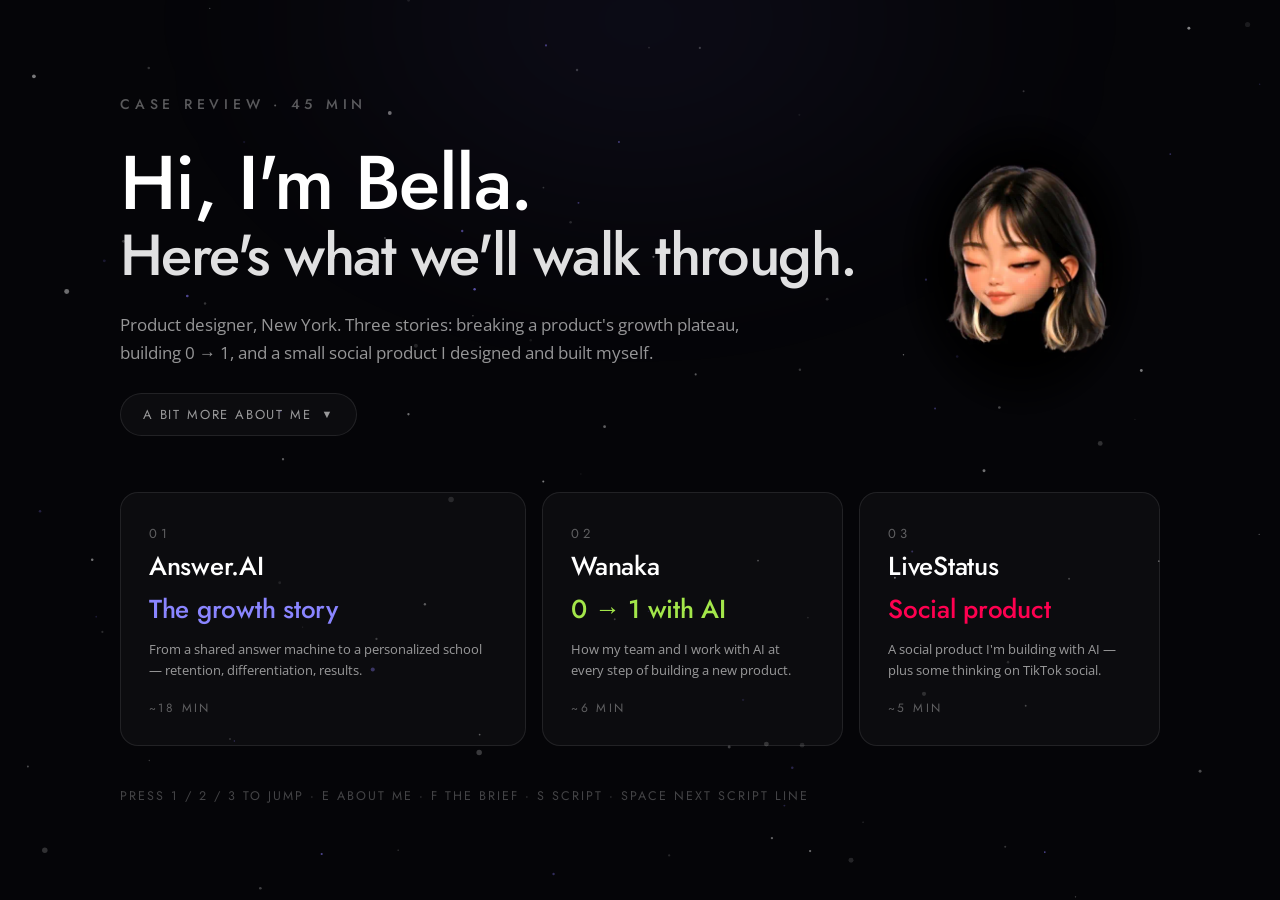
==== index.html @ 04725d4f "Cover: a starfield the cursor stirs Co-Authored-By: Claude Opus 5 <noreply@anthropic.com>" ====
<!doctype html>
<html lang="en">
<head>
<meta charset="utf-8" />
<meta name="viewport" content="width=device-width, initial-scale=1" />
<meta name="robots" content="noindex, nofollow" />
<title>Case Review · Bella Li</title>
<link rel="preconnect" href="https://fonts.googleapis.com" />
<link href="https://fonts.googleapis.com/css2?family=Jost:wght@400;500;600&family=Open+Sans:wght@400;600&display=swap" rel="stylesheet" />
<link rel="stylesheet" href="style.css?v=09081324" />
<style>
  body { overflow: auto; }
  #stars { position: fixed; inset: 0; z-index: 0; pointer-events: none; }
  .hub {
    min-height: 100vh;
    display: flex;
    flex-direction: column;
    justify-content: center;
    width: min(1040px, calc(100% - 128px));
    margin: 0 auto;
    position: relative;
    z-index: 2;
    padding: 80px 0;
  }
  .agenda { display: grid; grid-template-columns: 1.35fr 1fr 1fr; gap: 16px; margin-top: 56px; }
  .agenda a {
    text-decoration: none;
    color: var(--ink);
    background: var(--card);
    border: 1px solid var(--line);
    border-radius: 18px;
    padding: 30px 28px 26px;
    min-height: 250px;
    display: flex;
    flex-direction: column;
    transition: transform 0.3s ease, border-color 0.3s ease, background 0.3s ease;
  }
  .agenda a:is(:hover, .hov) { transform: translateY(-4px); background: rgba(255,255,255,0.05); }
  .agenda a:nth-child(1):is(:hover, .hov) { border-color: rgba(139,124,255,0.5); }
  .agenda a:nth-child(2):is(:hover, .hov) { border-color: rgba(163,230,74,0.5); }
  .agenda a:nth-child(3):is(:hover, .hov) { border-color: rgba(255,0,80,0.5); }
  .agenda .no {
    font-family: var(--serif);
    font-size: 13px;
    letter-spacing: 0.28em;
    color: var(--faint);
  }
  .agenda h3 {
    font-family: var(--serif);
    font-weight: 500;
    font-size: 26px;
    margin: auto 0 8px;
    letter-spacing: -0.01em;
  }
  .agenda .sub { font-size: 13px; color: var(--dim); }
  .agenda .time {
    margin-top: 18px;
    font-family: var(--serif);
    font-size: 12px;
    letter-spacing: 0.2em;
    color: var(--faint);
    text-transform: uppercase;
  }
  .a1 h3 span { color: var(--core); }
  .a2 h3 span { color: var(--wanaka); }
  .a3 h3 span { color: var(--eh-red); }
  .hint {
    margin-top: 40px;
    font-family: var(--serif);
    font-size: 12.5px;
    letter-spacing: 0.16em;
    color: rgba(255,255,255,0.25);
    text-transform: uppercase;
  }
  .hero-row { display: grid; grid-template-columns: 1fr auto; gap: 40px; align-items: center; }
  .hero-avatar {
    width: 250px;
    margin-right: 24px;
    -webkit-mask-image: radial-gradient(closest-side, #000 58%, transparent 96%);
    mask-image: radial-gradient(closest-side, #000 58%, transparent 96%);
    animation: bob 5.5s ease-in-out infinite;
  }
  @keyframes bob {
    0%, 100% { transform: translateY(0); }
    50% { transform: translateY(-12px); }
  }
  h1 .sub-line { display: block; font-size: 0.76em; color: rgba(255,255,255,0.88); }

  /* ---- expandable "more about me" ---- */
  .more-toggle {
    display: inline-flex;
    align-items: center;
    gap: 10px;
    margin-top: 26px;
    font-family: var(--serif);
    font-size: 13px;
    letter-spacing: 0.14em;
    text-transform: uppercase;
    color: var(--dim);
    background: var(--card);
    border: 1px solid var(--line);
    border-radius: 999px;
    padding: 10px 22px;
    cursor: pointer;
    transition: border-color 0.25s, color 0.25s, transform 0.25s;
    user-select: none;
  }
  .more-toggle:is(:hover, .hov) { color: var(--ink); border-color: rgba(255,255,255,0.28); transform: translateY(-2px); }
  .more-toggle .chev { transition: transform 0.4s cubic-bezier(0.22, 1, 0.36, 1); font-size: 11px; }
  .open .more-toggle .chev { transform: rotate(180deg); }

  .morewrap {
    display: grid;
    grid-template-rows: 0fr;
    transition: grid-template-rows 0.7s cubic-bezier(0.76, 0, 0.24, 1);
  }
  .open .morewrap { grid-template-rows: 1fr; }
  .morein { overflow: hidden; min-height: 0; }
  .morein > .sec { opacity: 0; transform: translateY(18px); transition: opacity 0.5s ease 0.25s, transform 0.5s ease 0.25s; }
  .open .morein > .sec { opacity: 1; transform: none; }

  .sec-label {
    font-family: var(--serif);
    font-size: 12.5px;
    letter-spacing: 0.3em;
    text-transform: uppercase;
    color: var(--faint);
    margin: 44px 0 20px;
  }

  /* life photos */
  .life { display: grid; grid-template-columns: repeat(3, 1fr); gap: 14px; margin-top: 8px; }
  .lp { position: relative; border-radius: 14px; overflow: hidden; border: 1px solid var(--line); background: var(--card); aspect-ratio: 4 / 3; transition: transform .35s cubic-bezier(.22,1,.36,1), border-color .3s; }
  .lp img { width: 100%; height: 100%; object-fit: cover; display: block; transition: transform .6s cubic-bezier(.22,1,.36,1); }
  .lp:is(:hover, .hov) { transform: translateY(-4px); border-color: rgba(255,255,255,.26); }
  .lp:is(:hover, .hov) img { transform: scale(1.04); }
  .lp .lcap { position: absolute; left: 0; right: 0; bottom: 0; padding: 30px 14px 12px; background: linear-gradient(180deg, transparent, rgba(0,0,0,.72)); font-family: var(--serif); font-size: 13px; color: var(--ink); letter-spacing: .02em; }
  .lp .lcap span { display: block; font-family: var(--sans); font-size: 11px; color: rgba(255,255,255,.7); margin-top: 3px; }
  /* journey strip */
  .journey {
    display: grid;
    grid-template-columns: 1.15fr 0.95fr 1.15fr 1.05fr;
    grid-template-rows: 292px 92px;
    gap: 12px;
  }
  .jstep {
    background: var(--card);
    border: 1px solid var(--line);
    border-radius: 14px;
    padding: 16px 16px 14px;
    position: relative;
    display: flex;
    flex-direction: column;
    transition: border-color 0.3s ease, background 0.3s ease, transform 0.3s ease;
    cursor: default;
    overflow: hidden;
  }
  .jstep:is(:hover, .hov) {
    background: rgba(255,255,255,0.055);
    border-color: rgba(255,255,255,0.24);
    transform: translateY(-3px);
  }
  .jstep .jn {
    font-family: var(--serif);
    font-size: 12px;
    letter-spacing: 0.2em;
    color: var(--faint);
    font-variant-numeric: tabular-nums;
  }
  .jstep h4 { font-family: var(--serif); font-size: 17px; font-weight: 500; margin: 7px 0 0; }
  .jstep .role { font-size: 11px; color: var(--faint); margin-top: 4px; font-style: italic; }

  /* keyword chips */
  .kws { display: flex; flex-wrap: wrap; gap: 5px; margin-top: 9px; }
  .kw {
    font-family: var(--serif);
    font-size: 10px;
    letter-spacing: 0.05em;
    text-transform: uppercase;
    color: var(--dim);
    border: 1px solid var(--line);
    border-radius: 6px;
    padding: 2.5px 7px;
    line-height: 1.3;
    white-space: nowrap;
  }
  .kw.key {
    color: #cfc4ff;
    border-color: rgba(139,124,255,0.5);
    background: rgba(139,124,255,0.12);
  }
  .kw.ai {
    color: #bff0d4;
    border-color: rgba(75,255,201,0.38);
    background: rgba(75,255,201,0.09);
  }

  /* hover-revealed description */
  .jdesc {
    display: grid;
    grid-template-rows: 0fr;
    opacity: 0;
    transition: grid-template-rows 0.4s cubic-bezier(0.22,1,0.36,1), opacity 0.3s ease;
  }
  .jstep:is(:hover, .hov) .jdesc { grid-template-rows: 1fr; opacity: 1; }
  .jdesc > div { overflow: hidden; min-height: 0; }
  .jdesc p { font-size: 11.5px; color: var(--dim); line-height: 1.55; padding-top: 10px; }

  .jlogos {
    display: flex; align-items: center; flex-wrap: wrap;
    gap: 12px 16px; margin-top: auto; padding-top: 14px;
  }
  .jlogos img {
    height: 28px; width: auto; display: block; opacity: 0.95;
    transition: height 0.4s cubic-bezier(0.22,1,0.36,1), opacity 0.3s ease;
  }
  .jlogos img.big { height: 34px; }
  .jlogos img.round { height: 44px; border-radius: 10px; }
  .jstep:is(:hover, .hov) .jlogos img { height: 17px; opacity: 0.85; }
  .jstep:is(:hover, .hov) .jlogos img.big { height: 22px; }
  .jstep:is(:hover, .hov) .jlogos img.round { height: 26px; border-radius: 7px; }
  .parsons-mark {
    font-family: "Jost", sans-serif;
    font-weight: 600;
    font-size: 26px;
    letter-spacing: -0.015em;
    color: #ee3124;
    line-height: 1;
    transition: font-size 0.4s cubic-bezier(0.22,1,0.36,1);
  }
  .jstep:is(:hover, .hov) .parsons-mark { font-size: 15px; }

  /* col 1/3/4 span both rows; col 2 holds the stacked pair */
  .j-span { grid-row: 1 / span 2; }
  .j-stack { display: grid; grid-template-rows: 1fr 1fr; gap: 12px; grid-row: 1 / span 2; }
  .j-mini { padding: 13px 15px 12px; }
  .j-mini h4 { font-size: 15px; margin: 5px 0 0; }
  .j-mini .jdesc p { font-size: 10.8px; line-height: 1.5; padding-top: 7px; }
  .j-mini .jlogos { padding-top: 8px; }
  .j-mini .jlogos img.round { height: 40px; }
  .j-mini:is(:hover, .hov) .jlogos img.round { height: 22px; }
  .j-mini .parsons-mark { font-size: 23px; }
  .j-mini:is(:hover, .hov) .parsons-mark { font-size: 14px; }

  /* AI-native band under cards 3 & 4 */
  .j-band {
    grid-column: 3 / span 2;
    grid-row: 2;
    border-radius: 14px;
    padding: 14px 20px;
    display: flex;
    align-items: center;
    gap: 14px;
    background:
      linear-gradient(100deg,
        rgba(139,124,255,0.20) 0%,
        rgba(105,226,255,0.16) 34%,
        rgba(163,230,74,0.16) 66%,
        rgba(255,206,33,0.18) 100%);
    border: 1px solid rgba(255,255,255,0.16);
    position: relative;
    overflow: hidden;
  }
  .j-band::after {
    content: "";
    position: absolute; inset: 0;
    background: radial-gradient(120% 180% at 20% 0%, rgba(255,255,255,0.10), transparent 60%);
    pointer-events: none;
  }
  .j-band img { height: 30px; width: 30px; border-radius: 50%; object-fit: cover; flex: none; }
  .j-band .bt { font-family: var(--serif); font-size: 15px; font-weight: 500; letter-spacing: 0.01em; }
  .j-band .bp { font-size: 11.5px; color: rgba(255,255,255,0.72); line-height: 1.5; }

  /* JD match flip cards */
  .match { display: grid; grid-template-columns: repeat(2, 1fr); gap: 14px; }
  .fcard { perspective: 1100px; height: 244px; cursor: pointer; }
  .finner {
    position: relative; width: 100%; height: 100%;
    transform-style: preserve-3d;
    transition: transform 0.65s cubic-bezier(0.4, 0, 0.2, 1);
  }
  .fcard.flip .finner { transform: rotateY(180deg); }
  .fface {
    position: absolute; inset: 0;
    backface-visibility: hidden;
    -webkit-backface-visibility: hidden;
    border-radius: 14px;
    padding: 46px 24px 20px;
    display: flex; flex-direction: column;
    justify-content: flex-start;
  }
  .fface .flab {
    font-family: var(--serif); font-size: 10.5px; letter-spacing: 0.24em;
    text-transform: uppercase; color: var(--faint); margin-bottom: 12px;
    position: absolute; top: 18px; left: 24px;
  }
  .ffront { background: rgba(255,255,255,0.02); border: 1px solid var(--line); }
  .ffront p { font-size: 16px; color: var(--dim); font-style: italic; line-height: 1.55; }
  .fback {
    transform: rotateY(180deg);
    background: rgba(139,124,255,0.06);
    border: 1px solid rgba(139,124,255,0.35);
  }
  .fback p { font-size: 14px; color: var(--ink); line-height: 1.6; }
  .fback ul { list-style: none; margin: 0; padding: 0; }
  .fback li {
    font-size: 13.6px;
    line-height: 1.5;
    color: var(--dim);
    padding-left: 11px;
    position: relative;
    margin-bottom: 7px;
  }
  .fback li::before {
    content: "";
    position: absolute; left: 0; top: 7px;
    width: 4px; height: 4px; border-radius: 50%;
    background: rgba(139,124,255,0.85);
  }
  .fback li b { color: var(--ink); font-weight: 600; }
  .fback li .n { color: #cfc4ff; font-weight: 600; }
  .fback .tail { font-size: 11.5px; color: var(--faint); font-style: italic; margin-top: 2px; }
  .fback .where {
    margin-top: auto; align-self: flex-start;
    font-family: var(--serif); font-size: 10.5px; letter-spacing: 0.2em;
    text-transform: uppercase; border-radius: 999px; padding: 3px 10px;
    border: 1px solid var(--line); color: var(--dim);
  }
  .fback .where.c1 { color: var(--core); border-color: rgba(138,133,255,0.45); }
  .fback .where.c2 { color: var(--wanaka); border-color: rgba(163,230,74,0.45); }
  .fback .where.c3 { color: var(--eh-red); border-color: rgba(255,0,80,0.45); }
  .fcard .sticker {
    position: absolute; right: 12px; bottom: 8px; width: 94px; height: auto;
    opacity: 0; transform: translateY(10px) rotate(-4deg) scale(.94);
    transition: opacity .32s ease-out, transform .38s cubic-bezier(.22,1,.36,1);
    pointer-events: none; filter: drop-shadow(0 10px 22px rgba(0,0,0,.45));
  }
  .fcard:hover .ffront .sticker { opacity: 1; transform: translateY(0) rotate(-2deg) scale(1); }
  .fcard.flip .ffront .sticker { opacity: 0; }
  @media (max-width: 900px) { .fcard .sticker { width: 68px; right: 8px; bottom: 6px; } }
  .match-hint { margin-top: 14px; font-size: 11.5px; color: rgba(255,255,255,0.25); font-family: var(--serif); letter-spacing: 0.14em; text-transform: uppercase; }
  .hero-actions { display: flex; flex-wrap: wrap; align-items: center; gap: 12px; }
  .hero-actions .more-toggle { margin-top: 26px; }
  a.more-toggle.take-home { text-decoration: none; }
  a.more-toggle.take-home .arrow { font-size: 12px; transition: transform 0.3s cubic-bezier(0.22, 1, 0.36, 1); }
  a.more-toggle.take-home:hover .arrow { transform: translate(2px, -2px); }
  .open a.more-toggle.take-home .chev { transform: none; }
  /* phone: one column, nothing wider than the screen */
  @media (max-width: 900px) {
    html, body { overflow-x: clip; }
    .hub { width: calc(100% - 40px); padding: 56px 0 48px; min-height: 0; justify-content: flex-start; }
    .hero-row { grid-template-columns: 1fr; gap: 22px; }
    .hero-avatar { width: 150px; margin: 0 auto; }
    h1 { font-size: clamp(30px, 8.6vw, 40px); }
    h1 .sub-line { white-space: normal !important; display: block; }
    .journey { grid-template-columns: 1fr; grid-template-rows: auto; gap: 10px; }
    .journey > * { grid-column: auto !important; grid-row: auto !important; }
    .life { grid-template-columns: 1fr 1fr; gap: 10px; }
    .match { grid-template-columns: 1fr; gap: 12px; }
    .fcard { height: 250px; }
    .agenda { grid-template-columns: 1fr; gap: 12px; margin-top: 34px; }
    .agenda a { min-height: 0; padding: 22px 20px 20px; }
    .agenda h3 { font-size: 22px; margin: 14px 0 8px; }
    .hint { font-size: 11px; line-height: 1.7; }
    .glow { width: 300px; height: 240px; filter: blur(60px); left: 0 !important; right: auto !important; }
    .kws { max-width: 100%; }
    .kw { max-width: 100%; white-space: normal; }
    .hero-actions { gap: 10px; }
    .sec { margin-top: 34px; }
    img, video { max-width: 100%; }
  }
</style>
</head>
<body>
  <canvas id="stars" aria-hidden="true"></canvas>
  <div class="glow purple tc" style="position:fixed"></div>
  <div class="hub">
    <div class="hero-row">
      <div>
        <div class="eyebrow" style="opacity:1;transform:none">Case review · 45 min</div>
        <h1 style="max-width:920px">Hi, I'm Bella.<span class="sub-line" style="white-space:nowrap">Here's what we'll walk through.</span></h1>
        <p class="lede" style="margin-top:24px">
          Product designer, New York. Three stories: breaking a product's growth
          plateau, building 0&nbsp;→&nbsp;1, and a small social product I designed and built myself.
        </p>
        <div class="hero-actions">
          <div class="more-toggle" id="moreToggle">
            A bit more about me <span class="chev">▼</span>
          </div>
        </div>
      </div>
      <img class="hero-avatar" src="assets/hero-avatar.webp" alt="Bella" id="avatarToggle" style="cursor:pointer" />
    </div>

    <div class="morewrap">
      <div class="morein">
        <div class="sec">
          <div class="sec-label">The journey so far</div>
          <div class="journey">
            <div class="jstep j-span" data-k="tencent">
              <span class="jn">2020</span>
              <h4>Tencent</h4>
              <div class="role">Started as an interaction design intern</div>
              <div class="kws">
                <span class="kw key">Gamification</span>
                <span class="kw">Design strategy</span>
              </div>
              <div class="jdesc"><div><p>Game-based courses for ages 3–8: completion 72% → 98%. "Take a Break": 1M DAU in month one.</p></div></div>
              <div class="jlogos">
                <img src="assets/logo-tencent.png" alt="Tencent" />
                <img src="assets/logo-abcmouse.png" alt="ABCmouse" />
                <img src="assets/logo-tmeeting.png" alt="Tencent Meeting" />
              </div>
            </div>

            <div class="j-stack">
              <div class="jstep j-mini" data-k="parsons">
                <span class="jn">2022</span>
                <h4>Parsons</h4>
                <div class="kws"><span class="kw">Strategic design</span></div>
                <div class="jdesc"><div><p>MS, Strategic Design &amp; Management.</p></div></div>
                <div class="jlogos"><span class="parsons-mark">PARSONS</span></div>
              </div>
              <div class="jstep j-mini" data-k="lego">
                <span class="jn">2023</span>
                <h4>LEGO</h4>
                <div class="kws"><span class="kw key">Creative campaign</span></div>
                <div class="jdesc"><div><p>A video campaign that doubled daily sales.</p></div></div>
                <div class="jlogos"><img class="round" src="assets/logo-lego.webp" alt="LEGO" /></div>
              </div>
            </div>

            <div class="jstep j-span" style="grid-row:1" data-k="answer">
              <span class="jn">2024 — now</span>
              <h4>Answer.AI</h4>
              <div class="role">Product Designer · 7M users</div>
              <div class="kws">
                <span class="kw key">Gamification</span>
                <span class="kw">Design strategy</span>
                <span class="kw ai">Designing with AI</span>
              </div>
              <div class="jdesc"><div><p>Led the redesign past the growth plateau. Its students are TikTok's audience.</p></div></div>
              <div class="jlogos"><img class="big" src="assets/logo-answer.png" alt="Answer.AI" /></div>
            </div>

            <div class="jstep j-span" style="grid-row:1" data-k="wanaka">
              <span class="jn">2024 — now</span>
              <h4>Wanaka</h4>
              <div class="role">A creator tool, 0 → 1</div>
              <div class="kws">
                <span class="kw key">Creator tool</span>
                <span class="kw ai">AI skills</span>
                <span class="kw ai">Designing with AI</span>
              </div>
              <div class="jdesc"><div><p>Players build and publish their own games, then share them with friends.</p></div></div>
              <div class="jlogos"><img class="big" src="assets/logo-wanaka.png" alt="Wanaka" /></div>
            </div>

            <div class="j-band">
              <img src="assets/hero-avatar.webp" alt="Bella" />
              <div>
                <div class="bt">And through both — working as an AI-native designer</div>
                <div class="bp">Designing with AI in the loop, and shipping interactive demos and playable prototypes every week.</div>
              </div>
            </div>
          </div>
        </div>

        <div class="sec">
          <div class="sec-label">Beyond work</div>
          <div class="life">
            <div class="lp" data-k="twin"><img src="assets/life-1.jpg" alt="Bella and her twin sister as kids" style="object-position:center 30%" /><div class="lcap">Born with a best friend<span>My twin sister Manman — 源源 + 满满. Both designers.</span></div></div>
            <div class="lp" data-k="house"><img src="assets/life-2.jpg" alt="The toy house our dad built" /><div class="lcap">The toy house Dad built<span>Where we grew up playing role-play games.</span></div></div>
            <div class="lp" data-k="draw"><img src="assets/life-3.jpg" alt="Bella drawing on a wall" style="object-position:center 40%" /><div class="lcap">Give me a pen<span>Drawing, always. Sports and LEGO sets to unwind.</span></div></div>
          </div>
        </div>

        <div class="sec">
          <div class="sec-label">The brief, decoded — what the role asks × what I bring</div>
          <div class="match">
            <div class="fcard"><div class="finner">
              <div class="fface ffront"><span class="flab">The role asks</span><p>"Deep hands-on practice with <b>AI coding tools</b> — independently turning ideas into <b>high-fidelity, interactive demos</b> that validate experience and feasibility."</p><img class="sticker" src="assets/sticker-01.webp" alt="AI collaboration sticker" loading="lazy" /></div>
              <div class="fface fback"><span class="flab">What I bring</span>
                <ul>
                  <li><b>Answer.AI</b> — an AI agent found the trend behind study rooms. <span class="n">+28%</span> time in app</li>
                  <li><b>Answer.AI</b> — idea to working prototype in a day, tested before engineering starts</li>
                  <li><b>Wanaka</b> — demos validate the direction, the front end ships out of them</li>
                  <li>Games, effects, AI music videos — whatever the idea needs</li>
                </ul>
              </div>
            </div></div>
            <div class="fcard"><div class="finner">
              <div class="fface ffront"><span class="flab">The role asks</span><p>"Own design across <b>core social scenarios</b> — friend interactions and sharing, Story, DMs — and explore new ways to spark <b>authentic connection</b>."</p><img class="sticker" src="assets/sticker-02.webp" alt="Social connection sticker" loading="lazy" /></div>
              <div class="fface fback"><span class="flab">What I bring</span>
                <ul>
                  <li><b>LiveStatus</b> — the social product I own right now: a split screen you and your person keep open, for couples and close friends</li>
                  <li><b>Tencent Meeting</b> — presence at scale: who's back, who's away, and when showing that turns into exposure</li>
                  <li><b>Answer.AI</b> — study rooms, avatars others can see, tutors who reach out first</li>
                </ul>
              </div>
            </div></div>
            <div class="fcard"><div class="finner">
              <div class="fface ffront"><span class="flab">The role asks</span><p>"Use product thinking and data to surface <b>real</b> user needs, propose directions, and drive them through to <b>launch and validation</b>."</p><img class="sticker" src="assets/sticker-03.webp" alt="Product thinking sticker" loading="lazy" /></div>
              <div class="fface fback"><span class="flab">What I bring</span>
                <ul>
                  <li><b>Answer.AI</b> — led the redesign past the growth plateau: <span class="n">+13%</span> DAU · <span class="n">+23%</span> daily revenue · <span class="n">~8%</span> 30-day retention</li>
                  <li><b>Wanaka</b> — one idea, iterated into a product: <span class="n">50,000</span> users in closed beta</li>
                  <li><b>Tencent Meeting</b> — turned one vague line from the CEO into a question we could test</li>
                </ul>
              </div>
            </div></div>
            <div class="fcard"><div class="finner">
              <div class="fface ffront"><span class="flab">The role asks</span><p>"A <b>high aesthetic bar</b>, curating and elevating from large volumes of AI output — and the <b>simplest</b> approach to the core problem."</p><img class="sticker" src="assets/sticker-04.webp" alt="Character and animation sticker" loading="lazy" /></div>
              <div class="fface fback"><span class="flab">What I bring</span>
                <ul>
                  <li><b>Solo designer, launch quality</b> — IP, UI, illustration and motion, shipped without a team behind me</li>
                  <li><b>Four design systems</b> built and run — ABCmouse, LEGO, the Answer.AI tutors, Wanaka</li>
                  <li><b>AI motion and art in production</b>, plus my taste written down as skills the AI reuses</li>
                  <li><b>35 versions of one demo</b> — the work is the choosing</li>
                </ul>
              </div>
            </div></div>
          </div>
          <div class="match-hint">Click a card to flip · F flips them all</div>
        </div>
      </div>
    </div>

    <div class="agenda">
      <a class="a1" href="answer.html" onclick="this.href='answer.html?t='+Date.now()">
        <span class="no">01</span>
        <h3>Answer.AI<br /><span>The growth story</span></h3>
        <div class="sub">From a shared answer machine to a personalized school — retention, differentiation, results.</div>
        <div class="time">~18 min</div>
      </a>
      <a class="a2" href="wanaka.html" onclick="this.href='wanaka.html?t='+Date.now()">
        <span class="no">02</span>
        <h3>Wanaka<br /><span>0 → 1 with AI</span></h3>
        <div class="sub">How my team and I work with AI at every step of building a new product.</div>
        <div class="time">~6 min</div>
      </a>
      <a class="a3" href="social.html" onclick="this.href='social.html?t='+Date.now()">
        <span class="no">03</span>
        <h3>LiveStatus<br /><span>Social product</span></h3>
        <div class="sub">A social product I'm building with AI — plus some thinking on TikTok social.</div>
        <div class="time">~5 min</div>
      </a>
    </div>

    <div class="hint">Press 1 / 2 / 3 to jump · E about me · F the brief · S script · Space next script line</div>
  </div>
<script>
  const hub = document.querySelector(".hub");
  const toggle = () => hub.classList.toggle("open");
  document.getElementById("moreToggle").addEventListener("click", toggle);
  document.getElementById("avatarToggle").addEventListener("click", toggle);

  document.querySelectorAll(".fcard").forEach((c) =>
    c.addEventListener("click", () => c.classList.toggle("flip"))
  );

  addEventListener("keydown", (e) => {
    if (e.key === "1") location.href = "answer.html?t=" + Date.now();
    if (e.key === "2") location.href = "wanaka.html?t=" + Date.now();
    if (e.key === "3") location.href = "social.html?t=" + Date.now();
    if (e.key.toLowerCase() === "e") toggle();
    if (e.key.toLowerCase() === "f") {
      const cards = [...document.querySelectorAll(".fcard")];
      const anyUnflipped = cards.some((c) => !c.classList.contains("flip"));
      cards.forEach((c, i) =>
        setTimeout(() => c.classList.toggle("flip", anyUnflipped), i * 120)
      );
    }
  });
</script>
<div class="notes" hidden>Hi, it's really nice to meet you. I'm Bella, a product designer based in New York, with about five years of experience. My background's all in the résumé, so rather than read it to you, I made a quick visual — it'll only take a minute. <i>[E · open]</i></div>
<div class="notes" hidden><span data-hov="[data-k=tencent]">I started at Tencent on ABCmouse, a gamified EdTech product — making interactive games for kids — and then moved to Tencent Meeting, where I helped build the design system and core features.</span> <span data-hov="[data-k=parsons]">Then I came to New York for my master's in Strategic Design and Management,</span> <span data-hov="[data-k=lego]">and worked at LEGO as a creative strategist along the way.</span> <span data-hov="[data-k=answer]">Since graduating in 2024, I've been the product designer at Answer.AI, which is an AI education company with seven million students,</span> <span data-hov="[data-k=wanaka]">and at the same time building Wanaka, an AI game creation tool, from zero to one.</span> So for the past two years, AI has been part of every step of my process. <i>[scroll to photos]</i> And beyond work — <span data-hov="[data-k=twin]">I have a twin sister, Manman. Our names together are 源源满满 — it means "full and flowing" in Chinese — and we're both designers.</span> <span data-hov="[data-k=house]">We grew up in a wooden toy house our dad built, playing every kind of role-play game — and I think that's a big part of why we both became designers who care about empathy.</span> <span data-hov="[data-k=draw]">I've loved drawing for as long as I can remember — give me a pen and I'll just keep going. And outside of work, I do sports and build LEGO sets.</span> <i>[E · close]</i></div>
<div class="notes" hidden>I also went through the JD carefully, and I think my background is a strong match — we can come back to this at the end if it's useful. <i>[F again]</i></div>
<div class="notes" hidden>So here's the plan for today. First, Answer.AI — that's a growth story, and I'll spend most of the time there, about eighteen minutes. Then Wanaka, a zero-to-one creator tool, and how my team builds with AI. And last, a social side project I designed and built myself. Whatever time is left, we'll use for Q&amp;A. Alright, let's start with Answer.AI — and please feel free to jump in at any point. <i>[1]</i></div>
<script>
  (function(){
    const st=document.createElement("div");st.className="stage page";
    [...document.body.children].forEach(el=>{if(el.tagName!=="SCRIPT"&&!el.classList.contains("notes"))st.appendChild(el);});
    document.body.insertBefore(st,document.body.firstChild);
    const notes=[...document.querySelectorAll(".notes")];
    const p=document.createElement("div");p.className="script";
    p.innerHTML="<div class=\"script-in\"><i class=\"script-k\"></i><div class=\"script-t\"></div></div>";
    document.body.appendChild(p);
    const k=p.querySelector(".script-k"),t=p.querySelector(".script-t");
    let seg=0;
    const labels=["Script · Intro","Script · Journey","Script · JD","Script · Plan"];
    const bc=("BroadcastChannel" in window)?new BroadcastChannel("deck-presenter"):null;
    function render(){seg=Math.max(0,Math.min(notes.length-1,seg));k.textContent=labels[seg]||("Script · "+(seg+1));t.innerHTML=notes[seg].innerHTML;p.scrollTop=0;
      if(bc)bc.postMessage({type:"state",embedded:window!==window.top,page:"index.html",chapter:"Agenda",index:seg,total:notes.length,title:(labels[seg]||"").replace("Script · ",""),next:(labels[seg+1]||"").replace("Script · ",""),html:t.innerHTML});}
    if(bc)bc.onmessage=(e)=>{const m=e.data||{};if(m.type==="cmd"){if(m.key==="home")return;document.dispatchEvent(new KeyboardEvent("keydown",{key:m.key,bubbles:true,cancelable:true}));}if(m.type==="hello")render();};
    render();
    let wasOpen=false, visited=false;
    function sync(){
      const hub=document.querySelector(".hub");
      const open=hub.classList.contains("open");
      const flipped=[...document.querySelectorAll(".fcard")].some(c=>c.classList.contains("flip"));
      const matchHov=!!hub.querySelector(".match.hov"), agendaHov=!!hub.querySelector(".agenda.hov");
      if(open&&!wasOpen){visited=true;}
      let want=seg;
      if(matchHov) want=2;
      else if(flipped&&!agendaHov) want=2;
      else if(open) want=(agendaHov&&visited)?3:1;
      else if(visited&&wasOpen) want=3;
      else if(seg===2) want=3;
      wasOpen=open;
      if(want!==seg){seg=want;render();}
    }
    const mo=new MutationObserver(sync);
    mo.observe(document.querySelector(".hub"),{attributes:true,attributeFilter:["class"],subtree:true});
    addEventListener("keydown",(e)=>{
      if(e.metaKey||e.ctrlKey||e.altKey)return;
      const key=e.key.toLowerCase();
      if(key==="s"){document.body.classList.toggle("script-on");}
      if(e.key==="ArrowRight"||e.key==="]"||e.key===" "){e.preventDefault();seg++;render();}
      if(e.key==="ArrowLeft"||e.key==="["){seg--;render();}
      if(key==="e"){setTimeout(()=>{const open=document.querySelector(".hub").classList.contains("open");seg=open?1:3;render();},0);}
    });
  })();
</script>
<script>
  // cover: a quiet starfield the cursor pushes around
  (function () {
    const cv = document.getElementById("stars"); if (!cv) return;
    if (matchMedia("(prefers-reduced-motion: reduce)").matches) return;
    const ctx = cv.getContext("2d");
    let w = 0, h = 0, dpr = 1, stars = [];
    const mouse = { x: -9999, y: -9999, on: false };

    function build() {
      dpr = Math.min(devicePixelRatio || 1, 2);
      w = innerWidth; h = innerHeight;
      cv.width = w * dpr; cv.height = h * dpr;
      cv.style.width = w + "px"; cv.style.height = h + "px";
      ctx.setTransform(dpr, 0, 0, dpr, 0, 0);
      const n = Math.round(Math.min(150, (w * h) / 11000));
      stars = Array.from({ length: n }, () => {
        const r = Math.random() < .12 ? 1.8 + Math.random() * 1.1 : .6 + Math.random() * .9;
        return {
          hx: Math.random() * w, hy: Math.random() * h,     // home
          x: 0, y: 0, vx: 0, vy: 0, r: r,
          a: .18 + Math.random() * .5,
          tw: Math.random() * Math.PI * 2,
          tws: .006 + Math.random() * .012,
          drift: .04 + Math.random() * .09,
          purple: Math.random() < .3
        };
      });
      stars.forEach(s => { s.x = s.hx; s.y = s.hy; });
    }

    function frame() {
      ctx.clearRect(0, 0, w, h);
      for (const s of stars) {
        // slow drift around home
        s.tw += s.tws;
        const dxh = s.hx + Math.cos(s.tw) * (s.drift * 60) - s.x;
        const dyh = s.hy + Math.sin(s.tw * .8) * (s.drift * 40) - s.y;
        s.vx += dxh * .004; s.vy += dyh * .004;

        // the cursor pushes them aside
        if (mouse.on) {
          const dx = s.x - mouse.x, dy = s.y - mouse.y;
          const d2 = dx * dx + dy * dy, R = 150;
          if (d2 < R * R) {
            const d = Math.sqrt(d2) || 1, f = (1 - d / R) * 1.1;
            s.vx += (dx / d) * f; s.vy += (dy / d) * f;
          }
        }
        s.vx *= .92; s.vy *= .92;
        s.x += s.vx; s.y += s.vy;

        const a = s.a * (.7 + .3 * Math.sin(s.tw * 1.7));
        ctx.beginPath();
        ctx.arc(s.x, s.y, s.r, 0, 6.2832);
        ctx.fillStyle = s.purple ? "rgba(139,124,255," + a + ")" : "rgba(255,255,255," + a * .8 + ")";
        ctx.fill();
      }
      requestAnimationFrame(frame);
    }

    addEventListener("pointermove", (e) => { mouse.x = e.clientX; mouse.y = e.clientY; mouse.on = true; }, { passive: true });
    addEventListener("pointerleave", () => { mouse.on = false; });
    addEventListener("resize", build);
    build(); frame();
  })();
</script>
<script src="mirror.js?v=09081324"></script>
<script src="editor.js?v=09081324"></script>
<script src="lightbox.js?v=4"></script>
<script src="comments.js?v=5"></script>
</body>
</html>
---- style.css ----
/* ===== Case Review Deck — shared styles ===== */
:root {
  --bg: #050508;
  --ink: #ffffff;
  --dim: rgba(255, 255, 255, 0.58);
  --faint: rgba(255, 255, 255, 0.34);
  --card: rgba(255, 255, 255, 0.03);
  --line: rgba(255, 255, 255, 0.09);
  --accent: #8b7cff;          /* Answer purple */
  --core: #8a85ff;
  --stay: #69e2ff;
  --reach: #4bffc9;
  --personal: #ffce21;
  --wanaka: #a3e64a;
  --eh-red: #ff0050;
  --eh-cyan: #00f2ea;
  --serif: "Jost", "PingFang SC", sans-serif;
  --body: "Open Sans", "PingFang SC", sans-serif;
}

* { margin: 0; padding: 0; box-sizing: border-box; }
html, body { height: 100%; }
body {
  background: var(--bg);
  color: var(--ink);
  font-family: var(--body);
  font-size: 15px;
  line-height: 1.65;
  overflow: hidden;
  -webkit-font-smoothing: antialiased;
}

/* ---------- deck / slides ---------- */
.deck {
  height: 100%;
  transition: transform 0.72s cubic-bezier(0.76, 0, 0.24, 1);
  will-change: transform;
}
.slide {
  height: 100vh;
  width: 100%;
  position: relative;
  overflow: hidden;
  display: flex;
  align-items: center;
  justify-content: center;
}
.slide-inner {
  width: min(1040px, calc(100% - 128px));
  position: relative;
  z-index: 2;
}

/* reveal animation inside active slide */
.rv {
  opacity: 0;
  transform: translateY(26px);
  transition: opacity 0.7s ease, transform 0.7s cubic-bezier(0.22, 1, 0.36, 1);
}
.slide.on .rv { opacity: 1; transform: none; }
.slide.on .rv:nth-child(1), .slide.on .d1 { transition-delay: 0.05s; }
.slide.on .rv:nth-child(2), .slide.on .d2 { transition-delay: 0.18s; }
.slide.on .rv:nth-child(3), .slide.on .d3 { transition-delay: 0.31s; }
.slide.on .rv:nth-child(4), .slide.on .d4 { transition-delay: 0.44s; }
.slide.on .rv:nth-child(5), .slide.on .d5 { transition-delay: 0.57s; }
.slide.on .rv:nth-child(6), .slide.on .d6 { transition-delay: 0.7s; }

/* ---------- typography ---------- */
.eyebrow {
  font-family: var(--serif);
  font-size: 14px;
  letter-spacing: 0.34em;
  text-transform: uppercase;
  color: var(--faint);
  margin-bottom: 26px;
  font-weight: 500;
}
.eyebrow b { color: var(--accent); font-weight: 500; }
h1 {
  font-family: var(--serif);
  font-weight: 500;
  font-size: var(--t-title, clamp(44px, 6vw, 76px));
  line-height: 1.08;
  letter-spacing: -0.02em;
}
h2 {
  font-family: var(--serif);
  font-weight: 500;
  font-size: var(--t-h2, clamp(32px, 4.2vw, 52px));
  line-height: 1.14;
  letter-spacing: -0.015em;
  margin-bottom: 22px;
}
.lede {
  font-size: var(--t-body, 17px);
  color: var(--dim);
  max-width: 640px;
}
.lede em, .card-note em { color: var(--ink); font-style: normal; }
.kicker {
  font-family: var(--serif);
  font-size: 15px;
  color: var(--faint);
  letter-spacing: 0.08em;
}

/* ---------- building blocks ---------- */
.cards { display: grid; gap: var(--cards-gap, 16px); margin-top: 40px; }
.cards.c3 { grid-template-columns: repeat(3, 1fr); }
.cards.c2 { grid-template-columns: repeat(2, 1fr); }
.card {
  background: var(--card);
  border: 1px solid var(--line);
  border-radius: 16px;
  padding: 26px 26px 24px;
}
.card h3 {
  font-family: var(--serif);
  font-weight: 500;
  font-size: 19px;
  margin-bottom: 10px;
}
.card p { font-size: 13.5px; color: var(--dim); }
.card .tag {
  display: inline-block;
  font-family: var(--serif);
  font-size: 12px;
  letter-spacing: 0.22em;
  text-transform: uppercase;
  color: var(--faint);
  margin-bottom: 14px;
}

.stat-row { display: flex; gap: var(--cards-gap, 18px); margin-top: 44px; }
.stat {
  flex: 1;
  background: var(--card);
  border: 1px solid var(--line);
  border-radius: 16px;
  padding: 26px;
}
.stat .num {
  font-family: var(--serif);
  font-size: 44px;
  font-weight: 500;
  letter-spacing: -0.02em;
}
.stat .lab { font-size: 12.5px; color: var(--dim); margin-top: 6px; }

.media {
  background: rgba(255, 255, 255, 0.025);
  border: 1px dashed rgba(255, 255, 255, 0.16);
  border-radius: 18px;
  display: flex;
  align-items: center;
  justify-content: center;
  color: var(--faint);
  font-family: var(--serif);
  font-size: 13px;
  letter-spacing: 0.18em;
  text-transform: uppercase;
  overflow: hidden;
}
.media img, .media video { width: 100%; height: 100%; object-fit: cover; }

.quote {
  font-family: var(--serif);
  font-size: var(--t-quote, clamp(26px, 3.4vw, 40px));
  line-height: 1.3;
  font-weight: 400;
  max-width: 860px;
}
.quote .hl { color: var(--accent); }

/* ---------- chrome (fixed UI) ---------- */
.chrome { position: fixed; z-index: 50; font-family: var(--serif); }
.rail { position: fixed; left: 36px; top: 50%; transform: translateY(-50%); z-index: 50; display: flex; flex-direction: column; gap: 11px; font-family: var(--serif); font-size: 12.5px; letter-spacing: 0.04em; }
.rail a { color: rgba(255,255,255,0.28); text-decoration: none; white-space: nowrap; cursor: pointer; display: flex; align-items: center; gap: 10px; transition: color 0.3s, transform 0.3s; }
.rail a::before { content: ""; width: 4px; height: 4px; border-radius: 50%; background: currentColor; flex: none; transition: background 0.3s, box-shadow 0.3s; }
.rail a:is(:hover, .hov) { color: rgba(255,255,255,0.6); }
.rail a.on { color: var(--ink); transform: translateX(4px); }
.rail a.on::before { background: var(--answer, #8b7cff); box-shadow: 0 0 8px rgba(139,124,255,0.8); }
.rail .gap { height: 6px; }
@media (max-width: 1300px) { .rail { display: none; } }
.chrome.tl { top: 28px; left: 36px; font-size: 13px; letter-spacing: 0.12em; }
.chrome.tl a { color: var(--faint); text-decoration: none; transition: color 0.2s; }
.chrome.tl a:is(:hover, .hov) { color: var(--ink); }
.chrome.br {
  bottom: 26px; right: 36px;
  font-size: 13px;
  color: var(--faint);
  letter-spacing: 0.18em;
  font-variant-numeric: tabular-nums;
}
.chrome.bl {
  bottom: 26px; left: 36px;
  font-size: 11.5px;
  color: rgba(255, 255, 255, 0.22);
  letter-spacing: 0.14em;
  text-transform: uppercase;
}
.bar {
  position: fixed; top: 0; left: 0; height: 2px; z-index: 60;
  background: var(--accent);
  width: 0%;
  transition: width 0.72s cubic-bezier(0.76, 0, 0.24, 1);
}

/* soft glow backgrounds */
.glow {
  position: absolute; z-index: 1; pointer-events: none;
  width: 900px; height: 560px; border-radius: 50%;
  filter: blur(90px); opacity: 0.5;
}
.glow.purple { background: radial-gradient(closest-side, rgba(139, 124, 255, 0.16), transparent); }
.glow.green { background: radial-gradient(closest-side, rgba(163, 230, 74, 0.12), transparent); }
.glow.red { background: radial-gradient(closest-side, rgba(255, 0, 80, 0.10), transparent); }
.glow.tc { top: -260px; left: 50%; transform: translateX(-50%); }
.glow.bc { bottom: -300px; left: 50%; transform: translateX(-50%); }

/* ---------- print = PDF backup ---------- */
@media print {
  body { overflow: visible; }
  .deck { transform: none !important; transition: none; }
  .slide { page-break-after: always; height: 100vh; }
  .rv { opacity: 1 !important; transform: none !important; }
  .chart .ln, .chart .mark { stroke-dashoffset: 0 !important; animation: none !important; }
  .chart .area, .chart .gap, .chart .dot, .chart .note { opacity: 1 !important; }
  .chrome, .bar, .rail { display: none; }
}

/* ---------- media hover ---------- */
.media, .trio .ph, .flow .ph, .ipcard {
  transition: transform 0.45s cubic-bezier(0.22, 1, 0.36, 1),
              border-color 0.45s ease, box-shadow 0.45s ease;
}
.media { will-change: transform; }
.media img, .media video, .trio .ph img, .flow .ph img {
  transition: transform 0.6s cubic-bezier(0.22, 1, 0.36, 1);
}
.media:is(:hover, .hov), .trio .ph:is(:hover, .hov), .flow .ph:is(:hover, .hov) {
  transform: translateY(-4px);
  border-color: rgba(255, 255, 255, 0.28);
  box-shadow: 0 26px 60px rgba(0, 0, 0, 0.55);
}
.media:is(:hover, .hov) img, .media:is(:hover, .hov) video,
.trio .ph:is(:hover, .hov) img, .flow .ph:is(:hover, .hov) img { transform: scale(1.045); }
.ipcard:is(:hover, .hov) {
  transform: translateY(-5px);
  border-color: rgba(255, 255, 255, 0.24);
  box-shadow: 0 24px 55px rgba(0, 0, 0, 0.5);
}

/* ---------- chart draw-on ---------- */
.chart .ln, .chart .mark {
  stroke-dasharray: var(--len, 2000);
  stroke-dashoffset: var(--len, 2000);
}
.chart .area, .chart .gap { opacity: 0; transition: opacity 0.9s ease 0.5s; }
.chart .dot, .chart .note { opacity: 0; transition: opacity 0.6s ease; }
.slide.on .chart .ln { animation: drawLine 1.5s cubic-bezier(0.65, 0, 0.35, 1) forwards 0.25s; }
.slide.on .chart .ln.proj { animation-delay: 1.3s; animation-duration: 0.9s; }
.slide.on .chart .ln.warn { animation-delay: 1.0s; animation-duration: 0.9s; }
.slide.on .chart .mark { animation: drawLine 0.6s ease forwards 1.1s; }
.slide.on .chart .area, .slide.on .chart .gap { opacity: 1; }
.slide.on .chart .dot { opacity: 1; transition-delay: 1.5s; }
.slide.on .chart .note { opacity: 1; transition-delay: 1.7s; }
@keyframes drawLine { to { stroke-dashoffset: 0; } }


/* ===== presenter script (S) ===== */
.stage { position: fixed; inset: 0; overflow: hidden; transform-origin: 50% 0; transition: transform .35s cubic-bezier(.22,1,.36,1); }
.stage.page { position: static; overflow: visible; }
body.script-on .stage { transform: scale(var(--stage-k, .64)); }
body.script-on .stage.page { transform: scale(var(--stage-k, .64)); transform-origin: 50% 0; }
body.script-on .chrome.br, body.script-on .chrome.bl { bottom: calc(36vh + 12px); }
body.script-on .rail { top: 32vh; }
.script { position: fixed; left: 0; right: 0; bottom: 0; z-index: 80; height: 36vh; overflow: auto; background: rgba(6,6,10,.92); backdrop-filter: blur(14px); border-top: 1px solid rgba(255,255,255,.12); transform: translateY(100%); transition: transform .3s ease-out; }
body.script-on .script { transform: none; }
.script-in { max-width: 1180px; margin: 0 auto; padding: 20px 40px 28px; font-family: var(--body); font-size: 19px; line-height: 1.7; color: rgba(255,255,255,.92); }
.script-in i.script-k, .script-in > i { display: block; font-style: normal; font-family: var(--serif); font-size: 11px; letter-spacing: .2em; text-transform: uppercase; color: var(--faint); margin-bottom: 8px; }
.script-t i, .script-in i:not(.script-k) { font-style: normal; color: var(--accent, #8b7cff); font-family: var(--serif); font-size: 13px; letter-spacing: .06em; padding: 0 2px; }
.script-t b { color: #fff; font-weight: 600; }
.script-t .script-slot.filled { background: rgba(139,124,255,.22); border-radius: 6px; padding: 0 4px; color: #fff; }
.script-t .script-more { margin-top: 10px; padding: 8px 14px; border-left: 3px solid var(--accent, #8b7cff); background: rgba(139,124,255,.08); border-radius: 0 10px 10px 0; }
@media print { .script { display: none; } }
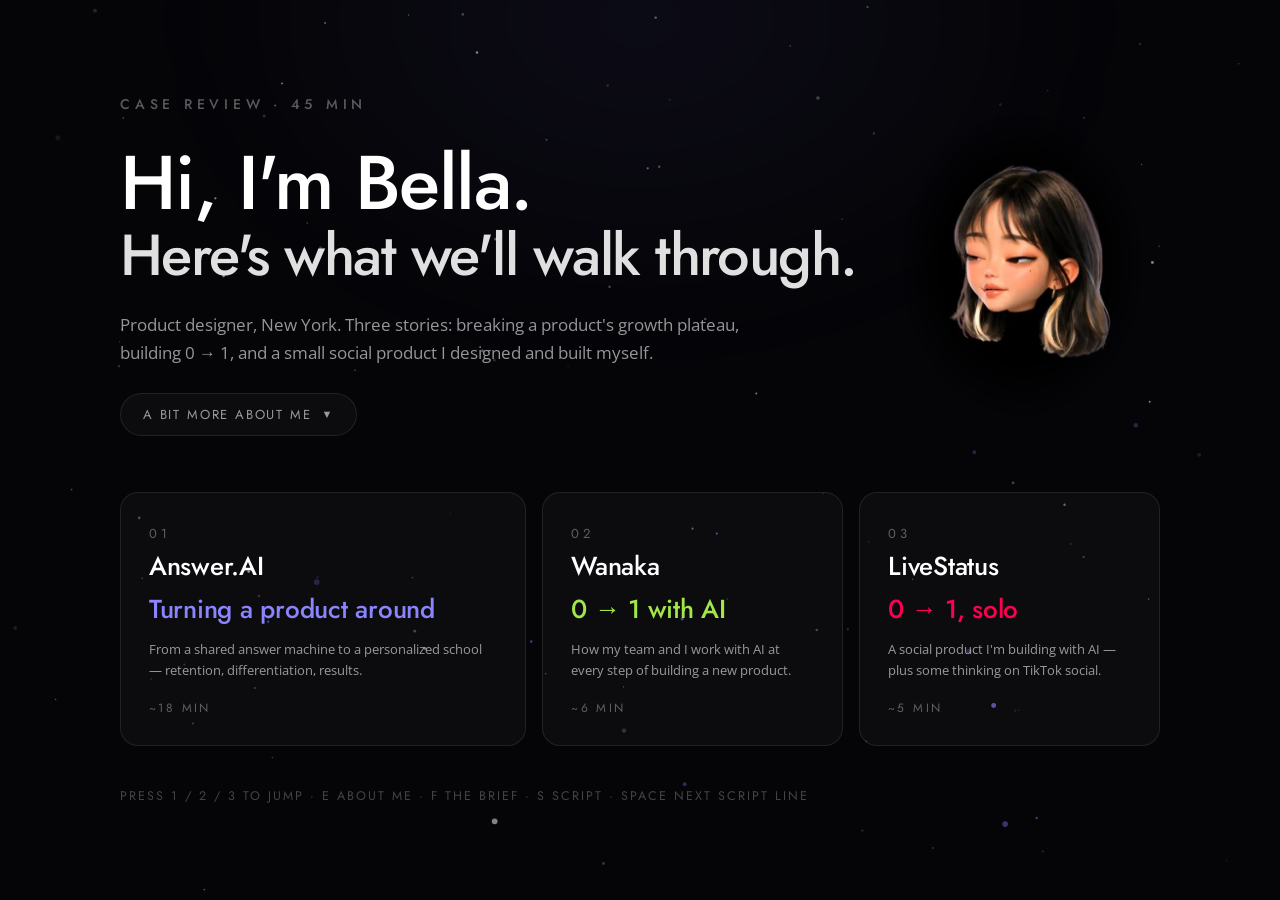
==== commit 34e8a321: "Chapter 01 is a turnaround, not a growth story Co-Authored-By: Claude Opus 5 <noreply@anthropic.com>" ====
--- a/index.html
+++ b/index.html
@@ -529,7 +529,7 @@
     <div class="agenda">
       <a class="a1" href="answer.html" onclick="this.href='answer.html?t='+Date.now()">
         <span class="no">01</span>
-        <h3>Answer.AI<br /><span>The growth story</span></h3>
+        <h3>Answer.AI<br /><span>Turning a product around</span></h3>
         <div class="sub">From a shared answer machine to a personalized school — retention, differentiation, results.</div>
         <div class="time">~18 min</div>
       </a>
@@ -541,7 +541,7 @@
       </a>
       <a class="a3" href="social.html" onclick="this.href='social.html?t='+Date.now()">
         <span class="no">03</span>
-        <h3>LiveStatus<br /><span>Social product</span></h3>
+        <h3>LiveStatus<br /><span>0 → 1, solo</span></h3>
         <div class="sub">A social product I'm building with AI — plus some thinking on TikTok social.</div>
         <div class="time">~5 min</div>
       </a>
@@ -576,7 +576,7 @@
 <div class="notes" hidden>Hi, it's really nice to meet you. I'm Bella, a product designer based in New York, with about five years of experience. My background's all in the résumé, so rather than read it to you, I made a quick visual — it'll only take a minute. <i>[E · open]</i></div>
 <div class="notes" hidden><span data-hov="[data-k=tencent]">I started at Tencent on ABCmouse, a gamified EdTech product — making interactive games for kids — and then moved to Tencent Meeting, where I helped build the design system and core features.</span> <span data-hov="[data-k=parsons]">Then I came to New York for my master's in Strategic Design and Management,</span> <span data-hov="[data-k=lego]">and worked at LEGO as a creative strategist along the way.</span> <span data-hov="[data-k=answer]">Since graduating in 2024, I've been the product designer at Answer.AI, which is an AI education company with seven million students,</span> <span data-hov="[data-k=wanaka]">and at the same time building Wanaka, an AI game creation tool, from zero to one.</span> So for the past two years, AI has been part of every step of my process. <i>[scroll to photos]</i> And beyond work — <span data-hov="[data-k=twin]">I have a twin sister, Manman. Our names together are 源源满满 — it means "full and flowing" in Chinese — and we're both designers.</span> <span data-hov="[data-k=house]">We grew up in a wooden toy house our dad built, playing every kind of role-play game — and I think that's a big part of why we both became designers who care about empathy.</span> <span data-hov="[data-k=draw]">I've loved drawing for as long as I can remember — give me a pen and I'll just keep going. And outside of work, I do sports and build LEGO sets.</span> <i>[E · close]</i></div>
 <div class="notes" hidden>I also went through the JD carefully, and I think my background is a strong match — we can come back to this at the end if it's useful. <i>[F again]</i></div>
-<div class="notes" hidden>So here's the plan for today. First, Answer.AI — that's a growth story, and I'll spend most of the time there, about eighteen minutes. Then Wanaka, a zero-to-one creator tool, and how my team builds with AI. And last, a social side project I designed and built myself. Whatever time is left, we'll use for Q&amp;A. Alright, let's start with Answer.AI — and please feel free to jump in at any point. <i>[1]</i></div>
+<div class="notes" hidden>So here's the plan for today. First, Answer.AI — turning a product around after the frontier models caught up with us. I'll spend most of the time there, about eighteen minutes. Then Wanaka, a zero-to-one creator tool, and how my team builds with AI. And last, a social side project I designed and built myself. Whatever time is left, we'll use for Q&amp;A. Alright, let's start with Answer.AI — and please feel free to jump in at any point. <i>[1]</i></div>
 <script>
   (function(){
     const st=document.createElement("div");st.className="stage page";
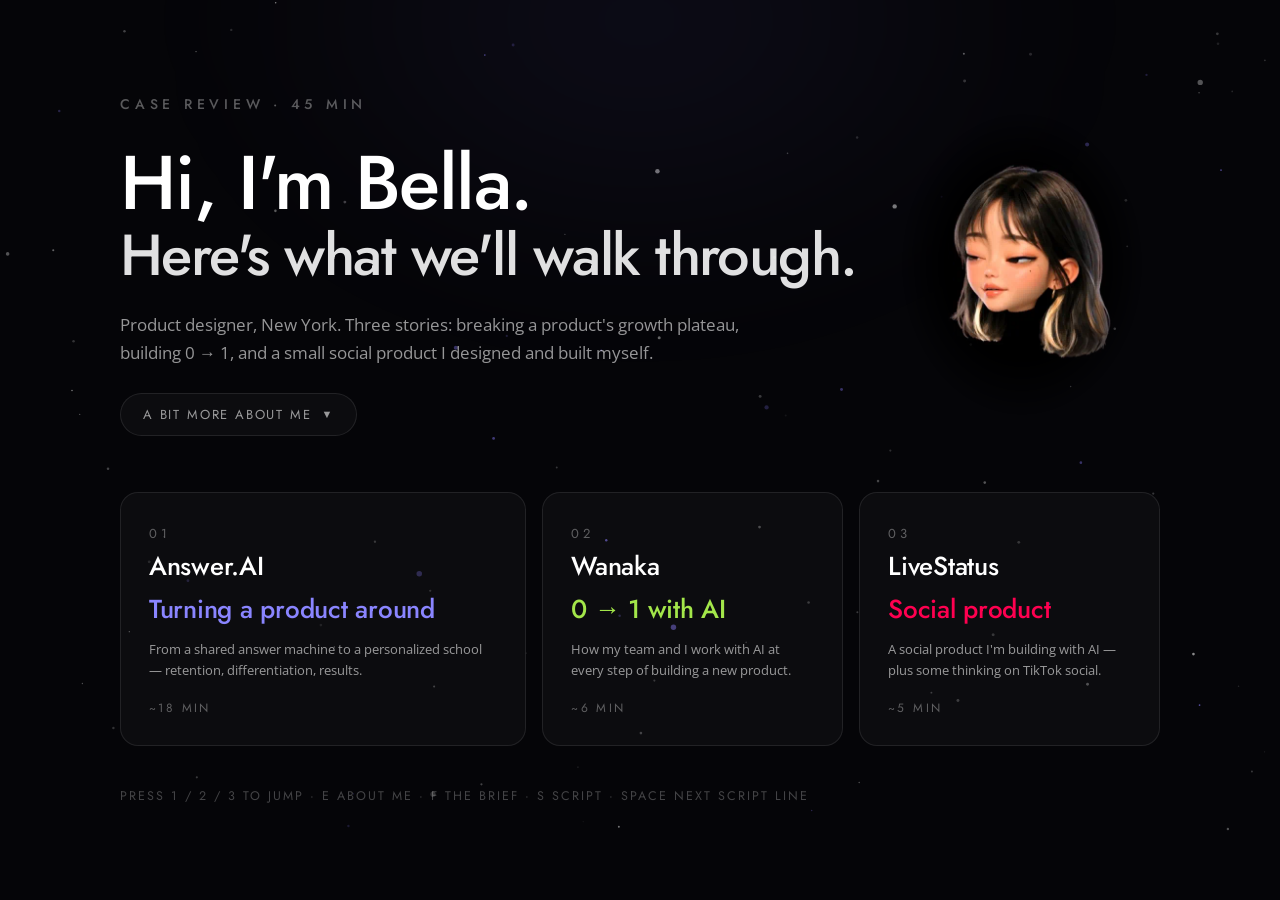
==== commit fce019a9: "Keep LiveStatus labelled Social product Co-Authored-By: Claude Opus 5 <noreply@anthropic.com>" ====
--- a/index.html
+++ b/index.html
@@ -541,7 +541,7 @@
       </a>
       <a class="a3" href="social.html" onclick="this.href='social.html?t='+Date.now()">
         <span class="no">03</span>
-        <h3>LiveStatus<br /><span>0 → 1, solo</span></h3>
+        <h3>LiveStatus<br /><span>Social product</span></h3>
         <div class="sub">A social product I'm building with AI — plus some thinking on TikTok social.</div>
         <div class="time">~5 min</div>
       </a>
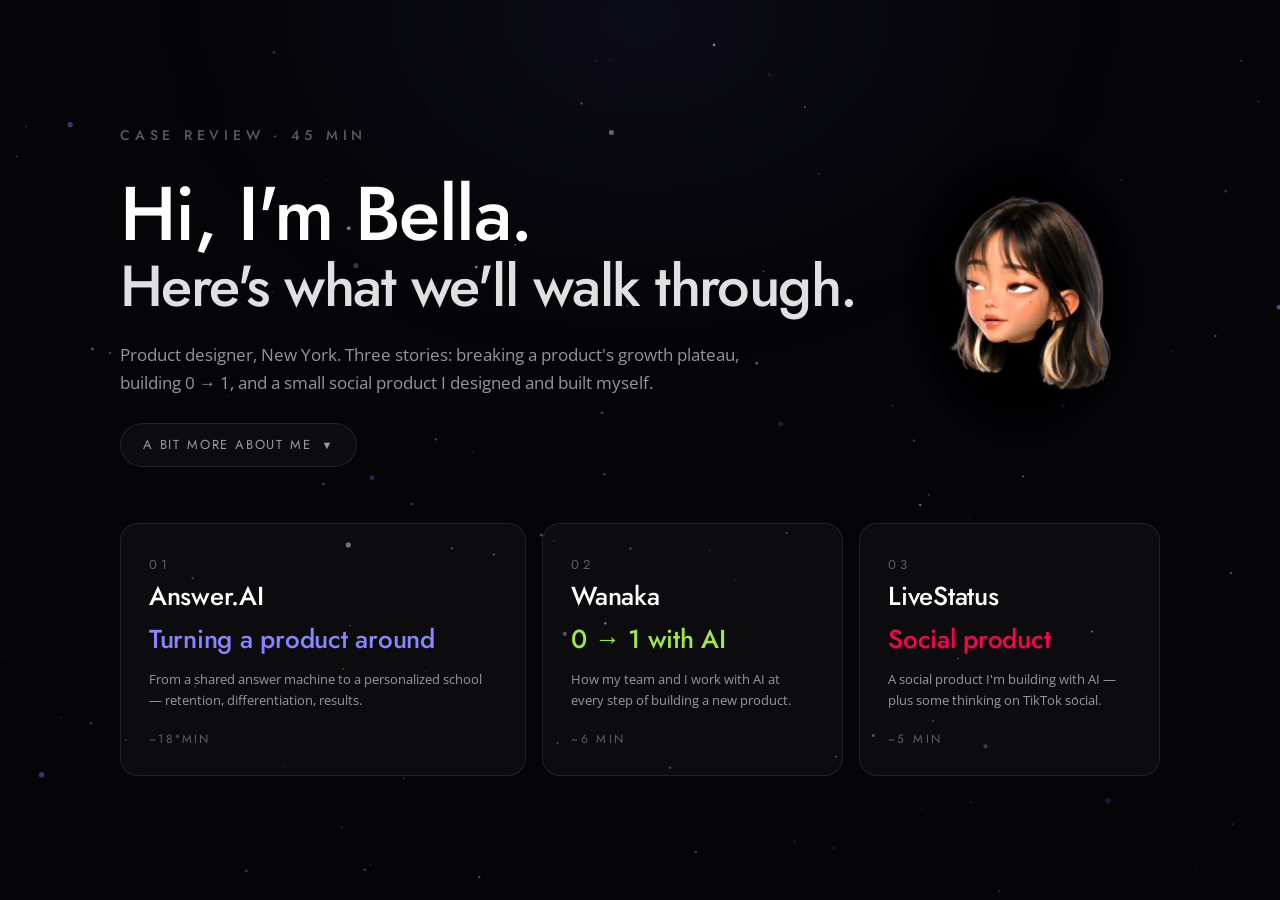
==== commit 4f8575f4: "Cover: drop the keyboard hint line Co-Authored-By: Claude Opus 5 <noreply@anthropic.com>" ====
--- a/index.html
+++ b/index.html
@@ -547,7 +547,6 @@
       </a>
     </div>
 
-    <div class="hint">Press 1 / 2 / 3 to jump · E about me · F the brief · S script · Space next script line</div>
   </div>
 <script>
   const hub = document.querySelector(".hub");
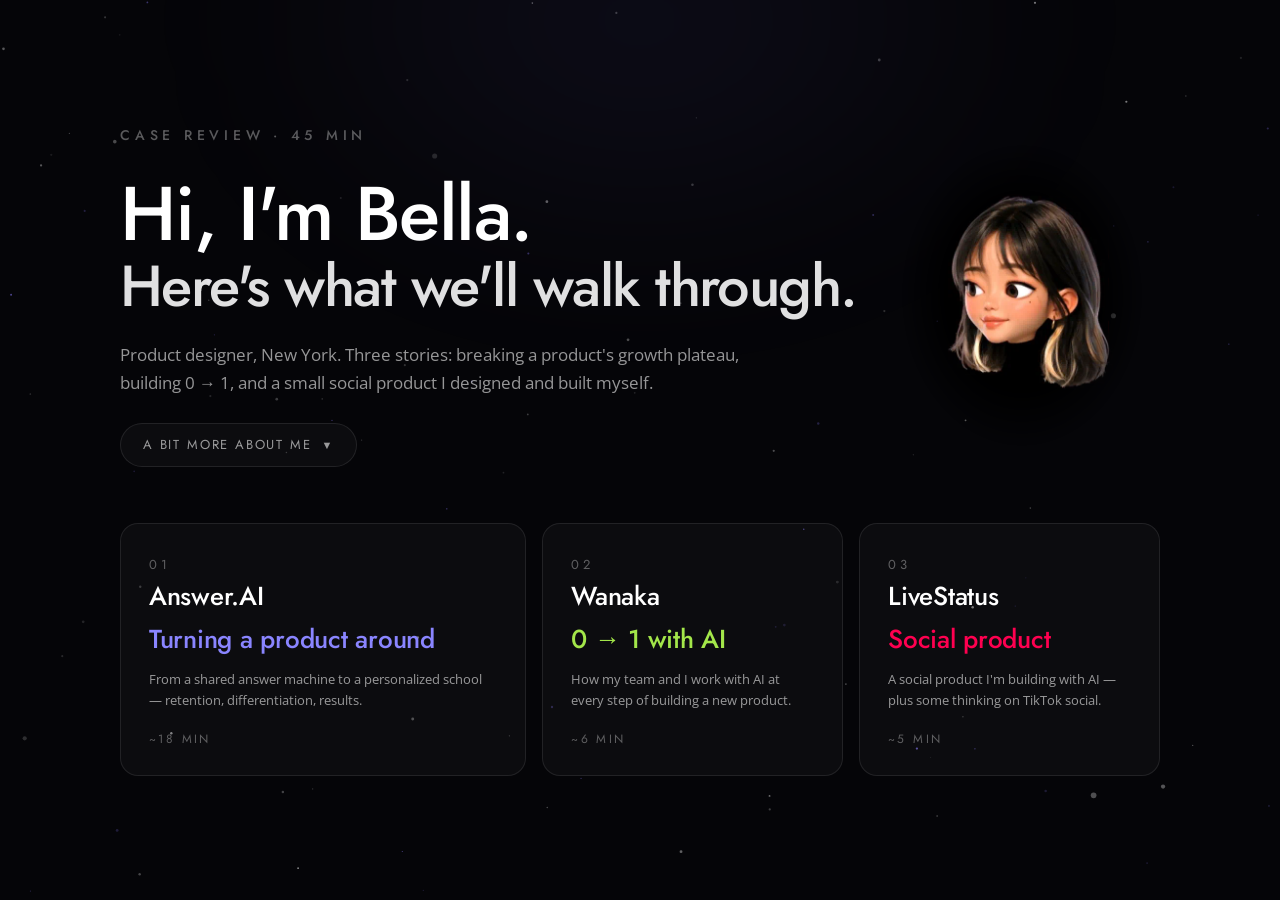
==== commit d982f54c: "Script: plain-language opening line Co-Authored-By: Claude Opus 5 <noreply@anthropic.com>" ====
--- a/index.html
+++ b/index.html
@@ -575,7 +575,7 @@
 <div class="notes" hidden>Hi, it's really nice to meet you. I'm Bella, a product designer based in New York, with about five years of experience. My background's all in the résumé, so rather than read it to you, I made a quick visual — it'll only take a minute. <i>[E · open]</i></div>
 <div class="notes" hidden><span data-hov="[data-k=tencent]">I started at Tencent on ABCmouse, a gamified EdTech product — making interactive games for kids — and then moved to Tencent Meeting, where I helped build the design system and core features.</span> <span data-hov="[data-k=parsons]">Then I came to New York for my master's in Strategic Design and Management,</span> <span data-hov="[data-k=lego]">and worked at LEGO as a creative strategist along the way.</span> <span data-hov="[data-k=answer]">Since graduating in 2024, I've been the product designer at Answer.AI, which is an AI education company with seven million students,</span> <span data-hov="[data-k=wanaka]">and at the same time building Wanaka, an AI game creation tool, from zero to one.</span> So for the past two years, AI has been part of every step of my process. <i>[scroll to photos]</i> And beyond work — <span data-hov="[data-k=twin]">I have a twin sister, Manman. Our names together are 源源满满 — it means "full and flowing" in Chinese — and we're both designers.</span> <span data-hov="[data-k=house]">We grew up in a wooden toy house our dad built, playing every kind of role-play game — and I think that's a big part of why we both became designers who care about empathy.</span> <span data-hov="[data-k=draw]">I've loved drawing for as long as I can remember — give me a pen and I'll just keep going. And outside of work, I do sports and build LEGO sets.</span> <i>[E · close]</i></div>
 <div class="notes" hidden>I also went through the JD carefully, and I think my background is a strong match — we can come back to this at the end if it's useful. <i>[F again]</i></div>
-<div class="notes" hidden>So here's the plan for today. First, Answer.AI — turning a product around after the frontier models caught up with us. I'll spend most of the time there, about eighteen minutes. Then Wanaka, a zero-to-one creator tool, and how my team builds with AI. And last, a social side project I designed and built myself. Whatever time is left, we'll use for Q&amp;A. Alright, let's start with Answer.AI — and please feel free to jump in at any point. <i>[1]</i></div>
+<div class="notes" hidden>So here's the plan for today. First, Answer.AI — turning a product around when free chatbots could suddenly do our core feature. I'll spend most of the time there, about eighteen minutes. Then Wanaka, a zero-to-one creator tool, and how my team builds with AI. And last, a social side project I designed and built myself. Whatever time is left, we'll use for Q&amp;A. Alright, let's start with Answer.AI — and please feel free to jump in at any point. <i>[1]</i></div>
 <script>
   (function(){
     const st=document.createElement("div");st.className="stage page";
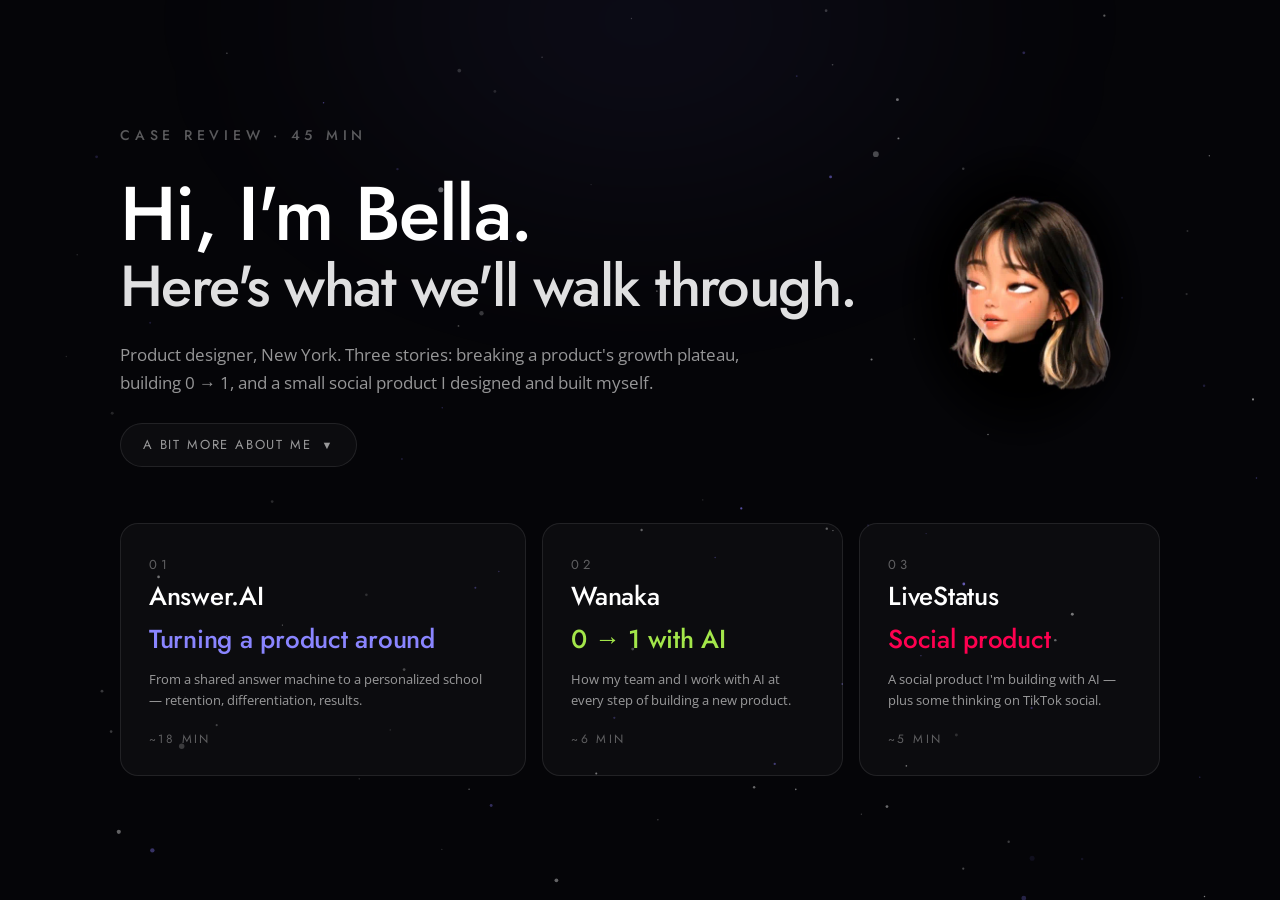
==== commit fb7e9183: "Mirror: hover states and the zoom now reach the shared window Co-Authored-By: Claude Opus 5 <noreply" ====
--- a/index.html
+++ b/index.html
@@ -335,7 +335,7 @@
     transition: opacity .32s ease-out, transform .38s cubic-bezier(.22,1,.36,1);
     pointer-events: none; filter: drop-shadow(0 10px 22px rgba(0,0,0,.45));
   }
-  .fcard:hover .ffront .sticker { opacity: 1; transform: translateY(0) rotate(-2deg) scale(1); }
+  .fcard:is(:hover, .hov) .ffront .sticker { opacity: 1; transform: translateY(0) rotate(-2deg) scale(1); }
   .fcard.flip .ffront .sticker { opacity: 0; }
   @media (max-width: 900px) { .fcard .sticker { width: 68px; right: 8px; bottom: 6px; } }
   .match-hint { margin-top: 14px; font-size: 11.5px; color: rgba(255,255,255,0.25); font-family: var(--serif); letter-spacing: 0.14em; text-transform: uppercase; }
@@ -343,7 +343,7 @@
   .hero-actions .more-toggle { margin-top: 26px; }
   a.more-toggle.take-home { text-decoration: none; }
   a.more-toggle.take-home .arrow { font-size: 12px; transition: transform 0.3s cubic-bezier(0.22, 1, 0.36, 1); }
-  a.more-toggle.take-home:hover .arrow { transform: translate(2px, -2px); }
+  a.more-toggle.take-home:is(:hover, .hov) .arrow { transform: translate(2px, -2px); }
   .open a.more-toggle.take-home .chev { transform: none; }
   /* phone: one column, nothing wider than the screen */
   @media (max-width: 900px) {
@@ -690,7 +690,7 @@
 </script>
 <script src="mirror.js?v=09081324"></script>
 <script src="editor.js?v=09081324"></script>
-<script src="lightbox.js?v=4"></script>
+<script src="lightbox.js?v=7"></script>
 <script src="comments.js?v=5"></script>
 </body>
 </html>
--- a/style.css
+++ b/style.css
@@ -273,9 +273,9 @@
 .stage.page { position: static; overflow: visible; }
 body.script-on .stage { transform: scale(var(--stage-k, .64)); }
 body.script-on .stage.page { transform: scale(var(--stage-k, .64)); transform-origin: 50% 0; }
-body.script-on .chrome.br, body.script-on .chrome.bl { bottom: calc(36vh + 12px); }
+body.script-on .chrome.br, body.script-on .chrome.bl { bottom: calc(var(--script-h, 36vh) + 12px); }
 body.script-on .rail { top: 32vh; }
-.script { position: fixed; left: 0; right: 0; bottom: 0; z-index: 80; height: 36vh; overflow: auto; background: rgba(6,6,10,.92); backdrop-filter: blur(14px); border-top: 1px solid rgba(255,255,255,.12); transform: translateY(100%); transition: transform .3s ease-out; }
+.script { position: fixed; left: 0; right: 0; bottom: 0; z-index: 95; height: auto; max-height: 46vh; overflow: auto; background: rgba(6,6,10,.92); backdrop-filter: blur(14px); border-top: 1px solid rgba(255,255,255,.12); transform: translateY(100%); transition: transform .3s ease-out; }
 body.script-on .script { transform: none; }
 .script-in { max-width: 1180px; margin: 0 auto; padding: 20px 40px 28px; font-family: var(--body); font-size: 19px; line-height: 1.7; color: rgba(255,255,255,.92); }
 .script-in i.script-k, .script-in > i { display: block; font-style: normal; font-family: var(--serif); font-size: 11px; letter-spacing: .2em; text-transform: uppercase; color: var(--faint); margin-bottom: 8px; }
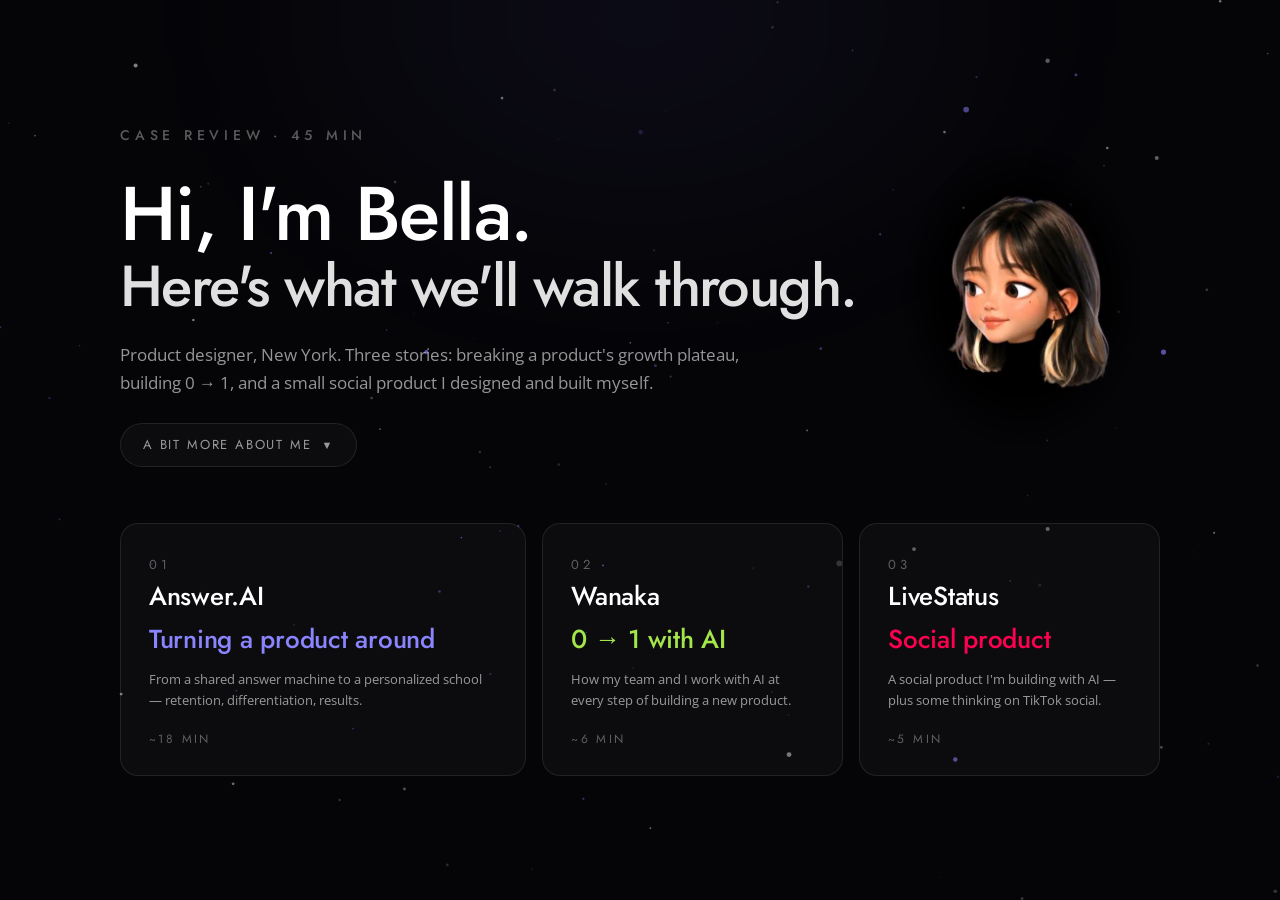
==== commit 0d45873f: "Mirror: smoother cursor, batched updates, no flicker behind a zoomed image Co-Authored-By: Claude Op" ====
--- a/index.html
+++ b/index.html
@@ -688,7 +688,7 @@
     build(); frame();
   })();
 </script>
-<script src="mirror.js?v=09081324"></script>
+<script src="mirror.js?v=11"></script>
 <script src="editor.js?v=09081324"></script>
 <script src="lightbox.js?v=7"></script>
 <script src="comments.js?v=5"></script>
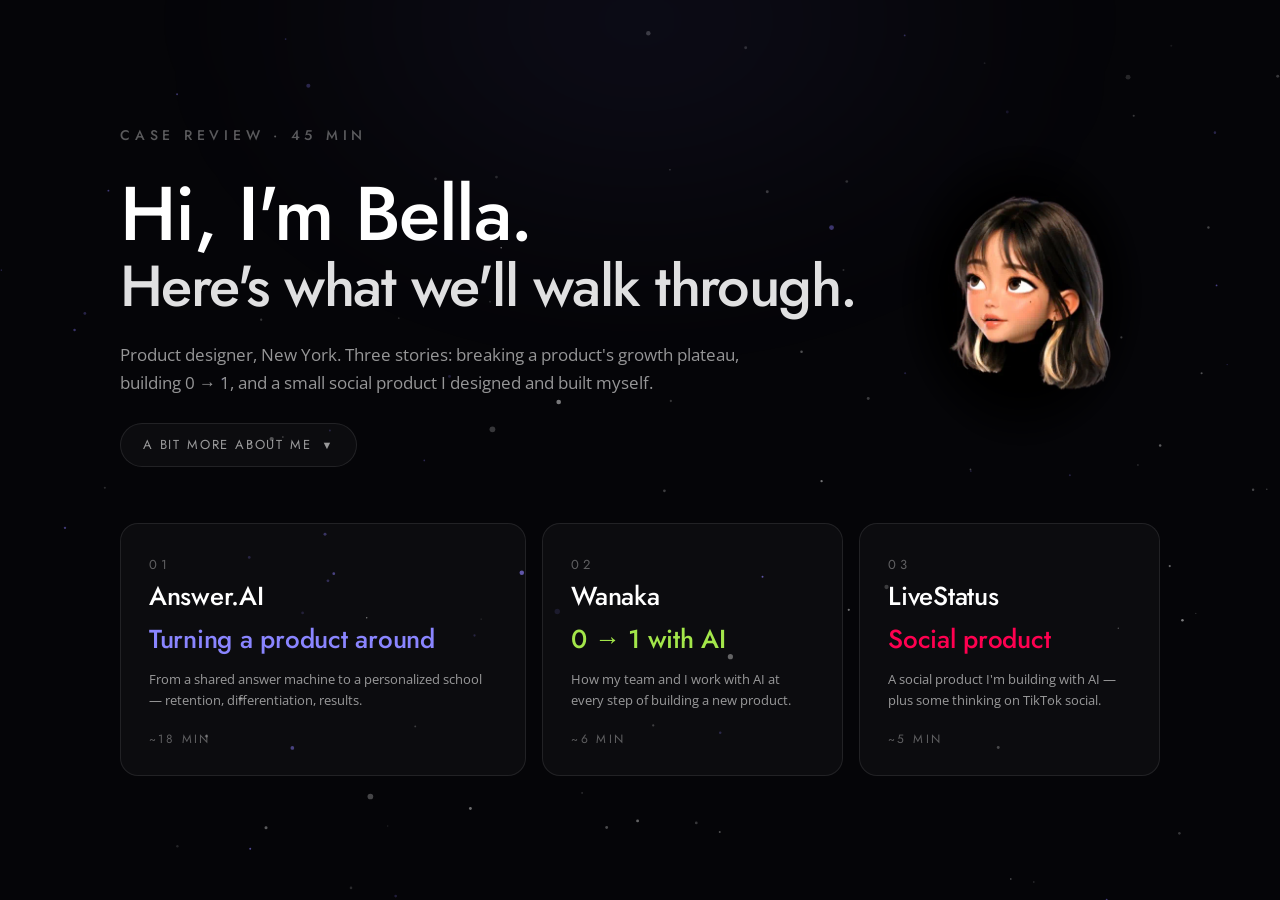
==== commit 577af244: "Case pages return to the cover they were opened from (from=lulu); Wanaka chapter link → Pick Togethe" ====
--- a/index.html
+++ b/index.html
@@ -692,5 +692,6 @@
 <script src="editor.js?v=09081324"></script>
 <script src="lightbox.js?v=7"></script>
 <script src="comments.js?v=5"></script>
+<script>sessionStorage.removeItem("deck-from");</script>
 </body>
 </html>
